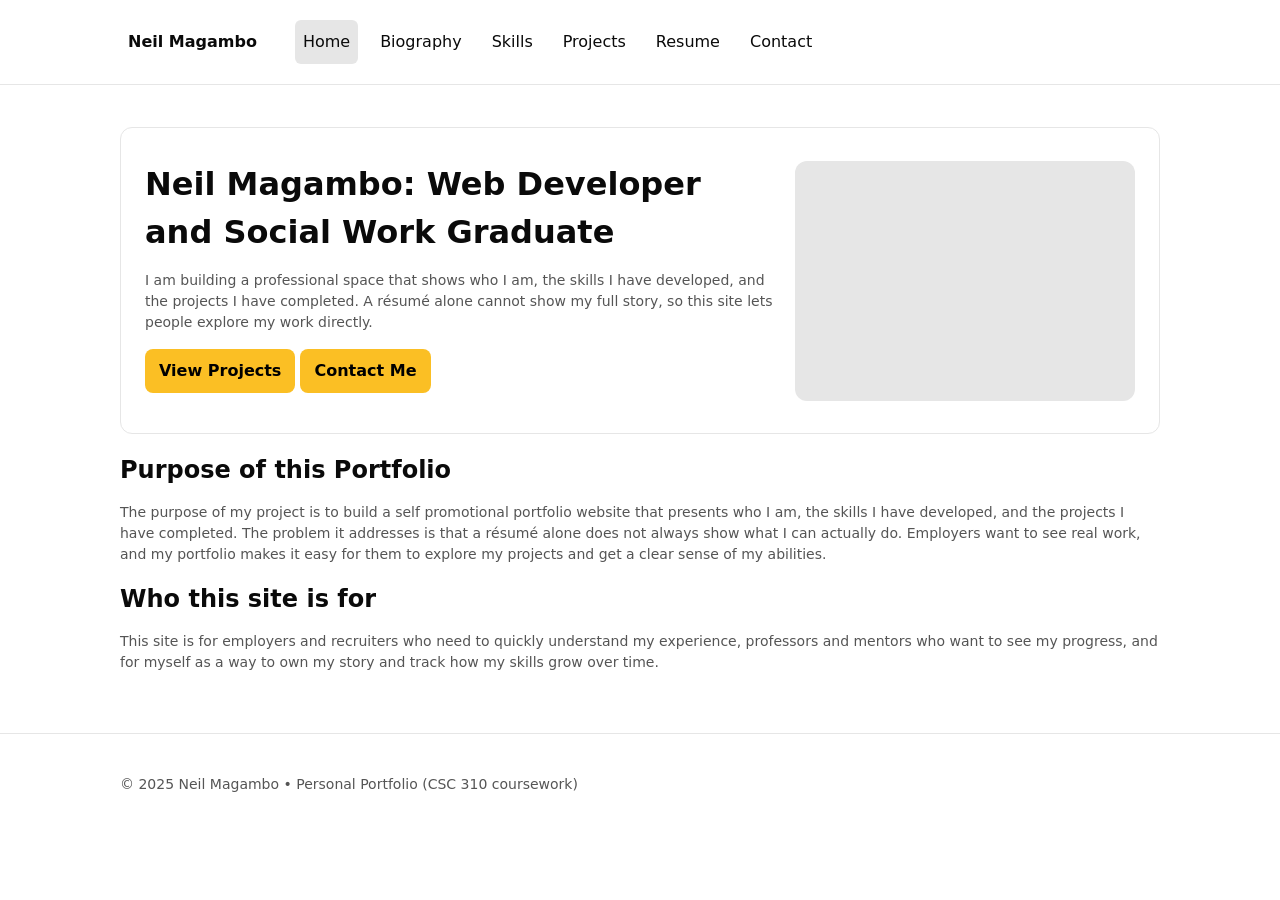
==== index.html @ e753176d "Static portfolio site (from CSC 310 coursework)" ====
<!DOCTYPE html>
<html lang="en">
<head>
  <meta charset="utf-8">
  <meta name="viewport" content="width=device-width, initial-scale=1">
  <meta http-equiv="Content-Security-Policy" content="default-src 'none'; style-src 'self'; img-src 'self'; form-action 'none'">
  <title>Home • Neil Magambo</title>
  <link rel="stylesheet" href="assets/css/style.css">
</head>
<body>
<header class="site">
  <div class="container">
    <nav>
      <a class="brand" href="index.html">Neil Magambo</a>
      <a href="index.html" class="active">Home</a>
      <a href="biography.html" class="">Biography</a>
      <a href="skills.html" class="">Skills</a>
      <a href="projects.html" class="">Projects</a>
      <a href="resume.html" class="">Resume</a>
      <a href="contact.html" class="">Contact</a>
    </nav>
  </div>
</header>
<main class="container">
<section class="hero">
  <div>
    <h1>Neil Magambo: Web Developer and Social Work Graduate</h1>
    <p class="small">
      I am building a professional space that shows who I am, the skills I have developed,
      and the projects I have completed. A résumé alone cannot show my full story,
      so this site lets people explore my work directly.
    </p>
    <p>
      <a class="button" href="projects.html">View Projects</a>
      <a class="button" href="contact.html">Contact Me</a>
    </p>
  </div>
  <div class="hero-placeholder"></div>
</section>

<section>
  <h2>Purpose of this Portfolio</h2>
  <p class="small">
    The purpose of my project is to build a self promotional portfolio website that presents who I am,
    the skills I have developed, and the projects I have completed. The problem it addresses is that
    a résumé alone does not always show what I can actually do. Employers want to see real work,
    and my portfolio makes it easy for them to explore my projects and get a clear sense of my abilities.
  </p>
</section>

<section>
  <h2>Who this site is for</h2>
  <p class="small">
    This site is for employers and recruiters who need to quickly understand my experience,
    professors and mentors who want to see my progress, and for myself as a way to own my story
    and track how my skills grow over time.
  </p>
</section>
</main>
<footer class="footer">
  <div class="container small">
    © 2025 Neil Magambo • Personal Portfolio (CSC 310 coursework)
  </div>
</footer>
</body>
</html>
---- assets/css/style.css ----
:root{
  --bg:#ffffff;
  --text:#0a0a0a;
  --muted:#e6e6e6;
  --accent:#fbbf24;
}

*{
  box-sizing:border-box;
}

html,
body{
  margin:0;
  padding:0;
  background:var(--bg);
  color:var(--text);
  font-family:system-ui,-apple-system,"Segoe UI",Roboto,Arial,sans-serif;
  line-height:1.5;
}

.container{
  max-width:1080px;
  margin:0 auto;
  padding:20px;
}

a{
  color:inherit;
  text-decoration:none;
}

a.button,
button.button{
  display:inline-block;
  background:var(--accent);
  color:#000;
  padding:10px 14px;
  border-radius:8px;
  font-weight:700;
  border:none;
  cursor:pointer;
}

a.button:hover,
button.button:hover{
  filter:brightness(0.95);
}

header.site{
  border-bottom:1px solid var(--muted);
  background:#fff;
  position:sticky;
  top:0;
  z-index:10;
}

nav{
  display:flex;
  gap:14px;
  align-items:center;
  flex-wrap:wrap;
}

nav .brand{
  font-weight:900;
  margin-right:16px;
}

nav a{
  padding:10px 8px;
  border-radius:6px;
}

nav a.active,
nav a:hover{
  background:var(--muted);
}

main.container{
  padding-top:24px;
}

.hero{
  border:1px solid var(--muted);
  border-radius:12px;
  padding:24px;
  margin:18px 0;
  display:grid;
  grid-template-columns:1.3fr 0.7fr;
  gap:18px;
  align-items:center;
}

.hero-placeholder{
  width:100%;
  height:240px;
  border-radius:12px;
  background:var(--muted);
}

h1{
  font-size:32px;
  margin:8px 0 6px;
}

h2{
  font-size:24px;
  margin:16px 0 10px;
}

h3{
  font-size:18px;
  margin:14px 0 8px;
}

.small{
  color:#555;
  font-size:14px;
}

section{
  margin:16px 0;
}

.grid{
  display:grid;
  grid-template-columns:repeat(3,1fr);
  gap:16px;
}

.card{
  border:1px solid var(--muted);
  border-radius:12px;
  background:#fff;
  padding:14px;
}

.footer{
  border-top:1px solid var(--muted);
  padding:20px;
  margin-top:24px;
  color:#333;
}

ul.clean{
  padding-left:18px;
}

.resumebox{
  border:1px dashed var(--muted);
  border-radius:12px;
  padding:16px;
  background:#fafafa;
}

form .field{
  display:flex;
  flex-direction:column;
  margin:10px 0;
}

input[type=text],
input[type=email],
textarea{
  border:1px solid var(--muted);
  border-radius:8px;
  padding:10px;
}

textarea{
  min-height:120px;
  resize:vertical;
}

.notice{
  background:#f8f7ea;
  border:1px solid #efe4b3;
  padding:12px;
  
  border-radius:10px;
  margin:12px 0;
}


@media (max-width:768px){
  .hero{
    grid-template-columns:1fr;
  }
  .grid{
    grid-template-columns:1fr;
  }
}


.headshot{
  display:block;
  width:200px;
  height:200px;
  border-radius:50%;
  margin-bottom:16px;
}
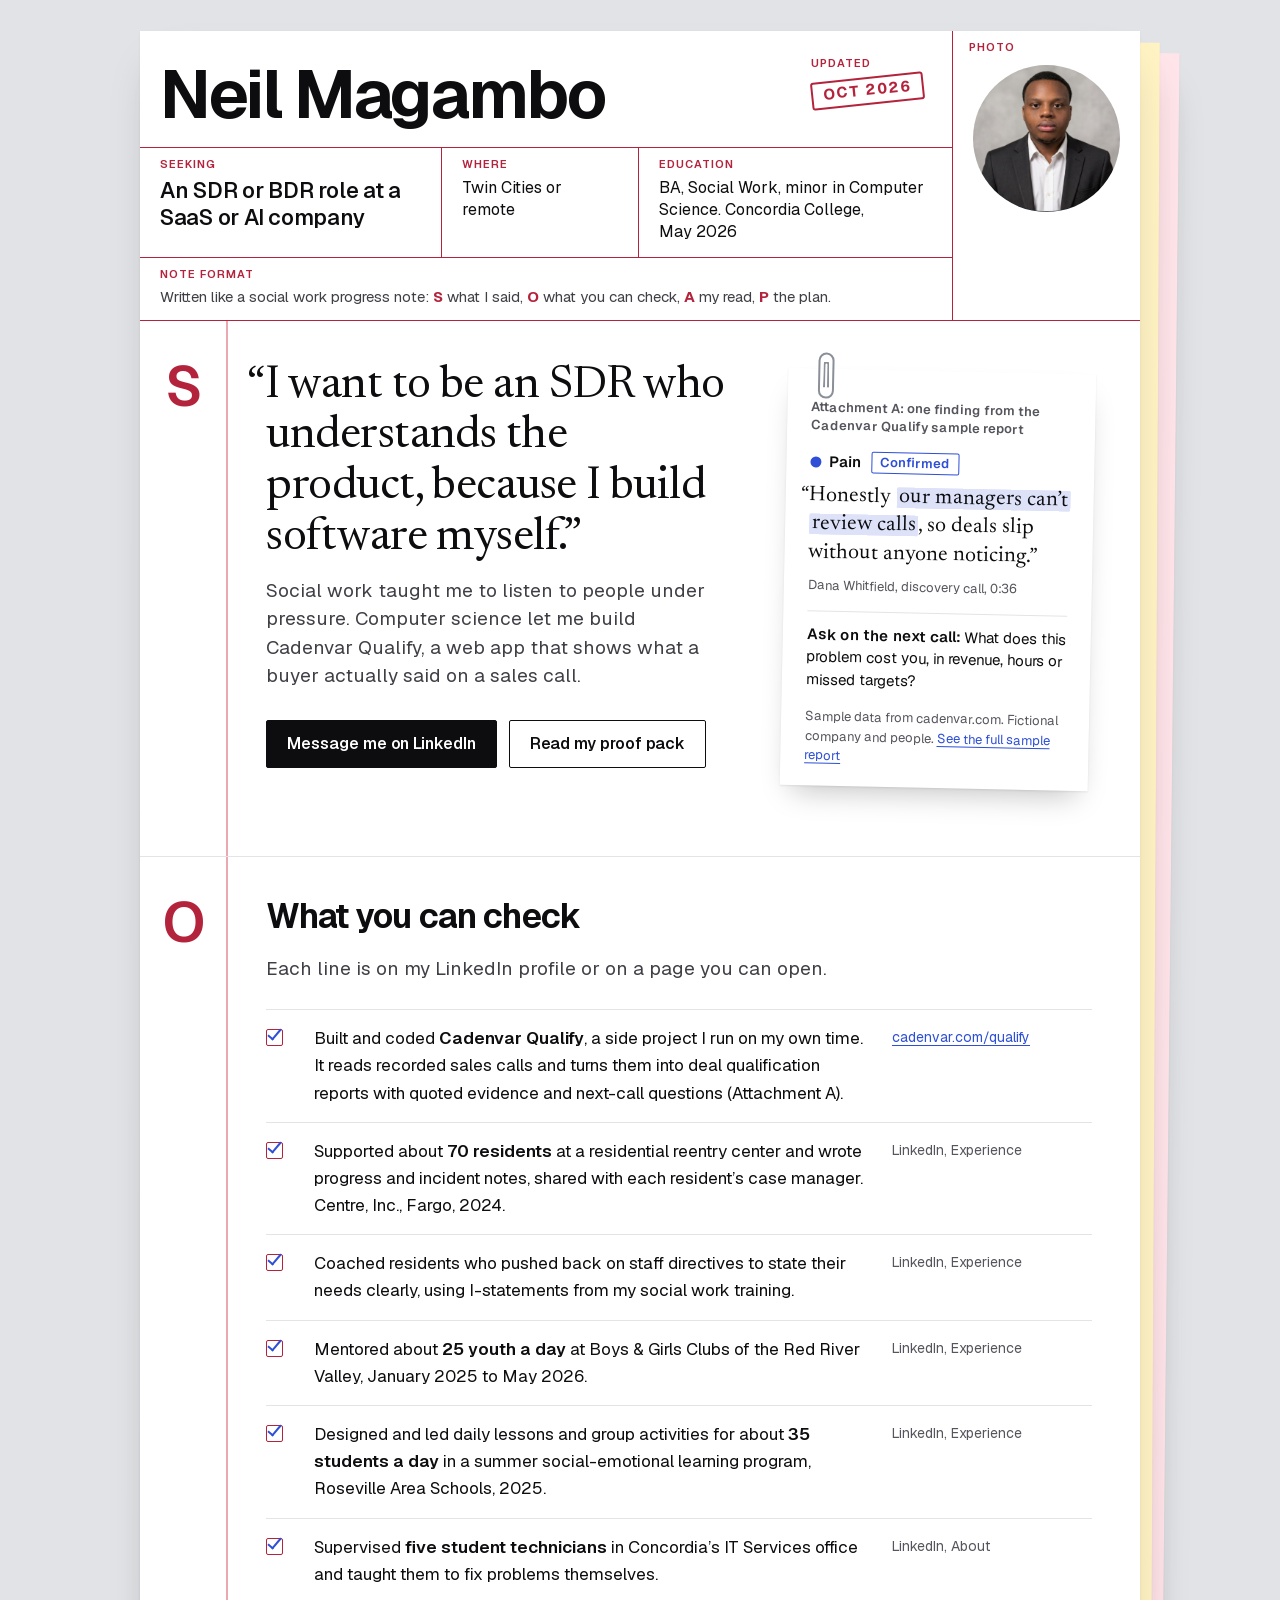
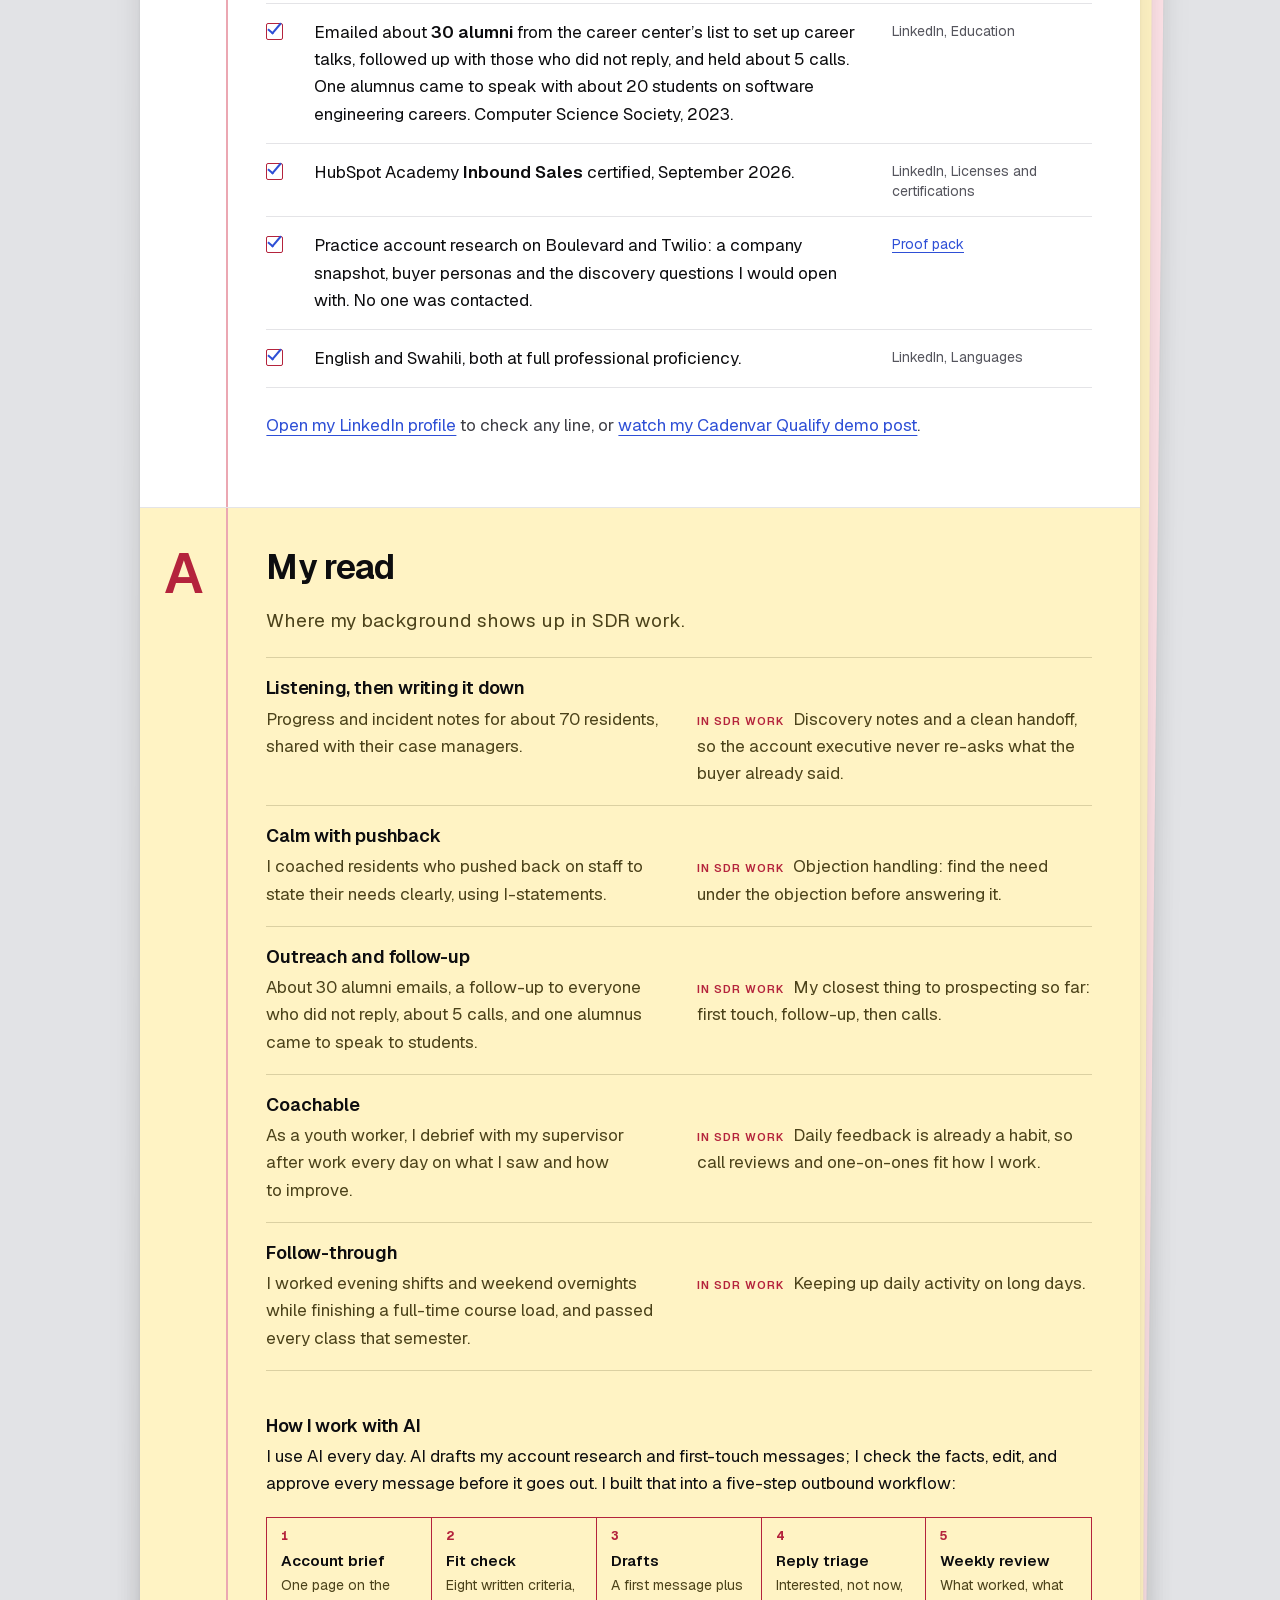
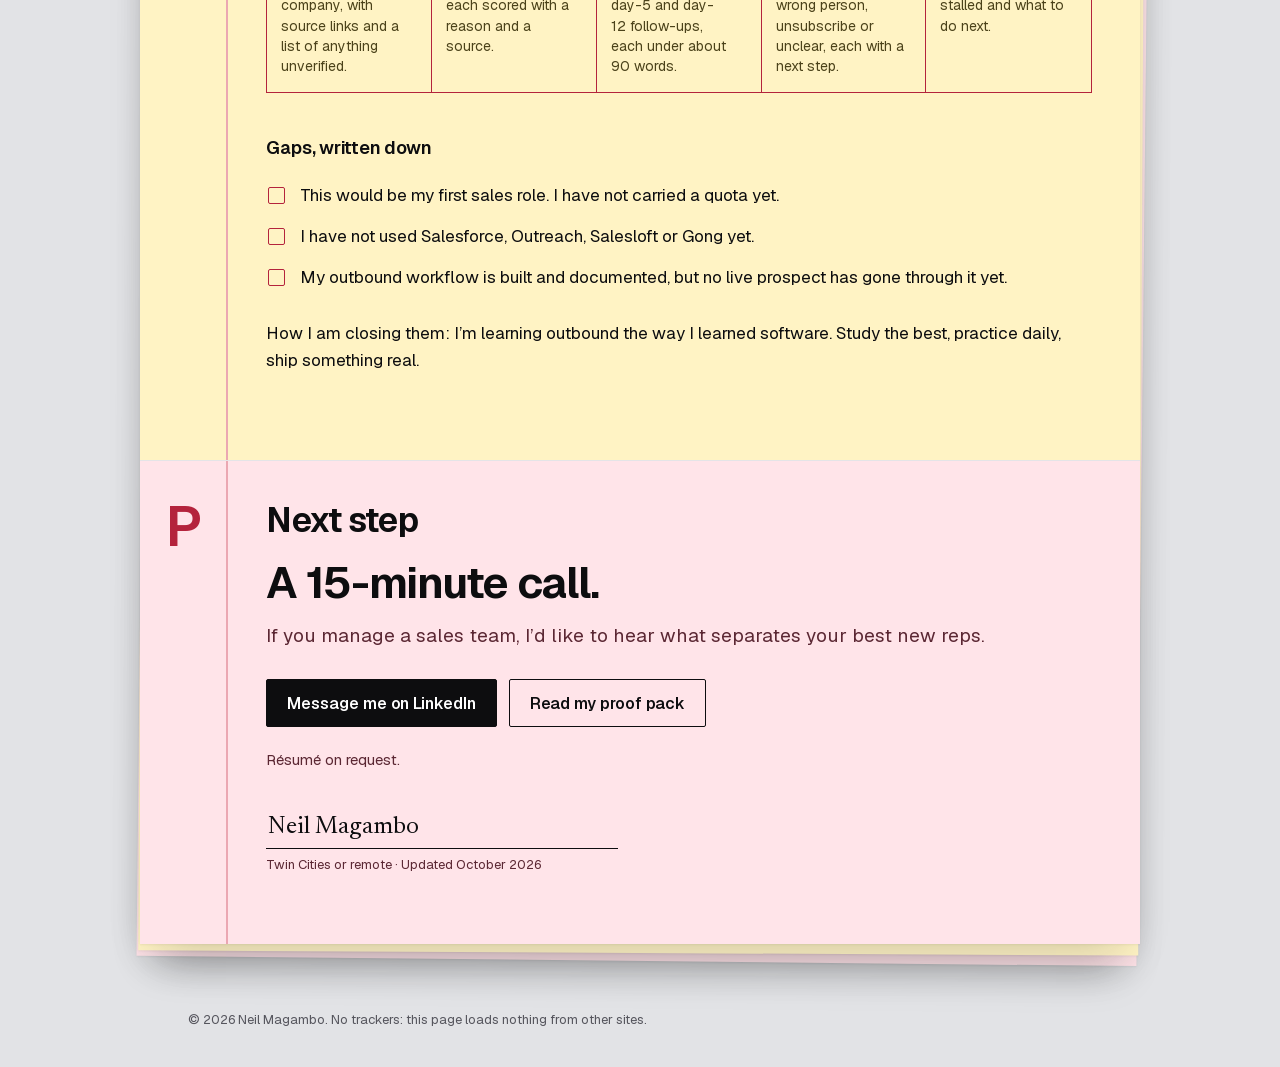
==== commit d1e11803: "Rebuild the site as one page for SDR and BDR hiring managers Replaces the CSC 310 coursework pages w" ====
--- a/index.html
+++ b/index.html
@@ -3,64 +3,218 @@
 <head>
   <meta charset="utf-8">
   <meta name="viewport" content="width=device-width, initial-scale=1">
-  <meta http-equiv="Content-Security-Policy" content="default-src 'none'; style-src 'self'; img-src 'self'; form-action 'none'">
-  <title>Home • Neil Magambo</title>
-  <link rel="stylesheet" href="assets/css/style.css">
+  <meta http-equiv="Content-Security-Policy" content="default-src 'none'; style-src 'self'; img-src 'self'; font-src 'self'; base-uri 'none'; form-action 'none'">
+  <meta name="referrer" content="strict-origin-when-cross-origin">
+  <meta name="color-scheme" content="light dark">
+  <title>Neil Magambo · SDR candidate for SaaS and AI</title>
+  <meta name="description" content="Neil Magambo is a May 2026 Concordia College graduate in social work with a computer science minor, looking for an SDR or BDR role at a SaaS or AI company. He built and coded Cadenvar Qualify, an app that reads sales calls.">
+  <link rel="canonical" href="https://neilmagambo3000.github.io/neil-magambo-portfolio/">
+  <meta property="og:type" content="website">
+  <meta property="og:title" content="Neil Magambo · SDR candidate for SaaS and AI">
+  <meta property="og:description" content="Social work trained, computer science minor, May 2026 graduate. Built and coded Cadenvar Qualify. Looking for an SDR or BDR role, Twin Cities or remote.">
+  <meta property="og:url" content="https://neilmagambo3000.github.io/neil-magambo-portfolio/">
+  <meta property="og:image" content="https://neilmagambo3000.github.io/neil-magambo-portfolio/assets/img/og-card.png">
+  <meta property="og:image:width" content="1200">
+  <meta property="og:image:height" content="630">
+  <meta property="og:image:alt" content="Neil Magambo, SDR candidate for SaaS and AI, written like a progress note">
+  <meta name="twitter:card" content="summary_large_image">
+  <link rel="icon" href="assets/img/favicon.svg" type="image/svg+xml">
+  <link rel="preload" href="assets/fonts/geist-latin-var.woff2" as="font" type="font/woff2" crossorigin>
+  <link rel="stylesheet" href="assets/css/site.css">
 </head>
 <body>
-<header class="site">
-  <div class="container">
-    <nav>
-      <a class="brand" href="index.html">Neil Magambo</a>
-      <a href="index.html" class="active">Home</a>
-      <a href="biography.html" class="">Biography</a>
-      <a href="skills.html" class="">Skills</a>
-      <a href="projects.html" class="">Projects</a>
-      <a href="resume.html" class="">Resume</a>
-      <a href="contact.html" class="">Contact</a>
-    </nav>
+<div class="desk">
+  <div class="stack">
+    <div class="copy copy--pink" aria-hidden="true"></div>
+    <div class="copy copy--canary" aria-hidden="true"></div>
+    <div class="sheet">
+      <header class="formhead">
+        <h1 class="name">Neil Magambo</h1>
+        <div class="photo">
+          <span class="photo__label" aria-hidden="true">Photo</span>
+          <img src="assets/img/headshot.jpg" width="400" height="400" alt="Neil Magambo in a dark suit and white shirt">
+        </div>
+        <dl class="fields">
+          <div class="field field--seeking">
+            <dt>Seeking</dt>
+            <dd>An SDR or BDR role at a SaaS or AI company</dd>
+          </div>
+          <div class="field field--where">
+            <dt>Where</dt>
+            <dd>Twin Cities or remote</dd>
+          </div>
+          <div class="field field--edu">
+            <dt>Education</dt>
+            <dd>BA, Social Work, minor in Computer Science. Concordia College, May 2026</dd>
+          </div>
+          <div class="field field--date">
+            <dt>Updated</dt>
+            <dd><span class="stamp"><time datetime="2026-10">Oct 2026</time></span></dd>
+          </div>
+          <div class="field field--format">
+            <dt>Note format</dt>
+            <dd>Written like a social work progress note: <span class="key">S</span> what I said, <span class="key">O</span> what you can check, <span class="key">A</span> my read, <span class="key">P</span> the plan.</dd>
+          </div>
+        </dl>
+      </header>
+
+      <main id="main">
+        <section class="part part--s" aria-labelledby="s-title">
+          <span class="mark" aria-hidden="true">S</span>
+          <div class="part__body split">
+            <div class="split__main">
+              <h2 id="s-title" class="visually-hidden">In my words</h2>
+              <blockquote class="statement">
+                <p>“I want to be an SDR who understands the product, because I build software myself.”</p>
+              </blockquote>
+              <p class="lede">Social work taught me to listen to people under pressure. Computer science let me build Cadenvar Qualify, a web app that shows what a buyer actually said on a sales call.</p>
+              <p class="actions">
+                <a class="btn btn--ink" href="https://www.linkedin.com/in/neil-magambo-02512825b/" rel="me">Message me on LinkedIn</a>
+                <a class="btn btn--line" href="https://docs.google.com/document/d/1ff_7ZTTPYiwhGlyFw92yXHDlmu60WfDuQBLe3tuAVCY/view">Read my proof pack</a>
+              </p>
+            </div>
+
+            <figure class="attach" aria-labelledby="attach-title">
+              <span class="clip" aria-hidden="true"></span>
+              <p class="attach__head" id="attach-title">Attachment A: one finding from the Cadenvar Qualify sample report</p>
+              <p class="status"><span class="status__dot" aria-hidden="true"></span>Pain <span class="status__word">Confirmed</span></p>
+              <blockquote class="evidence">
+                <p>“Honestly <mark>our managers can’t review calls</mark>, so deals slip without anyone noticing.”</p>
+              </blockquote>
+              <p class="who">Dana Whitfield, discovery call, 0:36</p>
+              <p class="ask"><strong>Ask on the next call:</strong> What does this problem cost you, in revenue, hours or missed targets?</p>
+              <figcaption>Sample data from cadenvar.com. Fictional company and people. <a href="https://cadenvar.com/qualify">See the full sample report</a></figcaption>
+            </figure>
+          </div>
+        </section>
+
+        <section class="part part--o" aria-labelledby="o-title">
+          <span class="mark" aria-hidden="true">O</span>
+          <div class="part__body">
+            <h2 id="o-title">What you can check</h2>
+            <p class="lede">Each line is on my LinkedIn profile or on a page you can open.</p>
+            <ol class="ledger">
+              <li>
+                <p class="ledger__fact">Built and coded <strong>Cadenvar Qualify</strong>, a side project I run on my own time. It reads recorded sales calls and turns them into deal qualification reports with quoted evidence and next-call questions (Attachment A).</p>
+                <p class="ledger__src"><a href="https://cadenvar.com/qualify">cadenvar.com/qualify</a></p>
+              </li>
+              <li>
+                <p class="ledger__fact">Supported about <strong>70 residents</strong> at a residential reentry center and wrote progress and incident notes, shared with each resident’s case manager. Centre, Inc., Fargo, 2024.</p>
+                <p class="ledger__src">LinkedIn, Experience</p>
+              </li>
+              <li>
+                <p class="ledger__fact">Coached residents who pushed back on staff directives to state their needs clearly, using I-statements from my social work training.</p>
+                <p class="ledger__src">LinkedIn, Experience</p>
+              </li>
+              <li>
+                <p class="ledger__fact">Mentored about <strong>25 youth a day</strong> at Boys &amp; Girls Clubs of the Red River Valley, January 2025 to May 2026.</p>
+                <p class="ledger__src">LinkedIn, Experience</p>
+              </li>
+              <li>
+                <p class="ledger__fact">Designed and led daily lessons and group activities for about <strong>35 students a day</strong> in a summer social-emotional learning program, Roseville Area Schools, 2025.</p>
+                <p class="ledger__src">LinkedIn, Experience</p>
+              </li>
+              <li>
+                <p class="ledger__fact">Supervised <strong>five student technicians</strong> in Concordia’s IT Services office and taught them to fix problems themselves.</p>
+                <p class="ledger__src">LinkedIn, About</p>
+              </li>
+              <li>
+                <p class="ledger__fact">Emailed about <strong>30 alumni</strong> from the career center’s list to set up career talks, followed up with those who did not reply, and held about 5 calls. One alumnus came to speak with about 20 students on software engineering careers. Computer Science Society, 2023.</p>
+                <p class="ledger__src">LinkedIn, Education</p>
+              </li>
+              <li>
+                <p class="ledger__fact">HubSpot Academy <strong>Inbound Sales</strong> certified, September 2026.</p>
+                <p class="ledger__src">LinkedIn, Licenses and certifications</p>
+              </li>
+              <li>
+                <p class="ledger__fact">Practice account research on Boulevard and Twilio: a company snapshot, buyer personas and the discovery questions I would open with. No one was contacted.</p>
+                <p class="ledger__src"><a href="https://docs.google.com/document/d/1ff_7ZTTPYiwhGlyFw92yXHDlmu60WfDuQBLe3tuAVCY/view">Proof pack</a></p>
+              </li>
+              <li>
+                <p class="ledger__fact">English and Swahili, both at full professional proficiency.</p>
+                <p class="ledger__src">LinkedIn, Languages</p>
+              </li>
+            </ol>
+            <p class="after"><a href="https://www.linkedin.com/in/neil-magambo-02512825b/" rel="me">Open my LinkedIn profile</a> to check any line, or <a href="https://www.linkedin.com/feed/update/urn:li:activity:7515174970814005248/">watch my Cadenvar Qualify demo post</a>.</p>
+          </div>
+        </section>
+
+        <section class="part part--a" aria-labelledby="a-title">
+          <span class="mark" aria-hidden="true">A</span>
+          <div class="part__body">
+            <h2 id="a-title">My read</h2>
+            <p class="lede">Where my background shows up in SDR work.</p>
+            <ul class="traits">
+              <li>
+                <h3>Listening, then writing it down</h3>
+                <p>Progress and incident notes for about 70 residents, shared with their case managers.</p>
+                <p class="traits__job"><span class="traits__label">In SDR work</span> Discovery notes and a clean handoff, so the account executive never re-asks what the buyer already said.</p>
+              </li>
+              <li>
+                <h3>Calm with pushback</h3>
+                <p>I coached residents who pushed back on staff to state their needs clearly, using I-statements.</p>
+                <p class="traits__job"><span class="traits__label">In SDR work</span> Objection handling: find the need under the objection before answering it.</p>
+              </li>
+              <li>
+                <h3>Outreach and follow-up</h3>
+                <p>About 30 alumni emails, a follow-up to everyone who did not reply, about 5 calls, and one alumnus came to speak to students.</p>
+                <p class="traits__job"><span class="traits__label">In SDR work</span> My closest thing to prospecting so far: first touch, follow-up, then calls.</p>
+              </li>
+              <li>
+                <h3>Coachable</h3>
+                <p>As a youth worker, I debrief with my supervisor after work every day on what I saw and how to improve.</p>
+                <p class="traits__job"><span class="traits__label">In SDR work</span> Daily feedback is already a habit, so call reviews and one-on-ones fit how I work.</p>
+              </li>
+              <li>
+                <h3>Follow-through</h3>
+                <p>I worked evening shifts and weekend overnights while finishing a full-time course load, and passed every class that semester.</p>
+                <p class="traits__job"><span class="traits__label">In SDR work</span> Keeping up daily activity on long days.</p>
+              </li>
+            </ul>
+
+            <h3 class="subhead">How I work with AI</h3>
+            <p>I use AI every day. AI drafts my account research and first-touch messages; I check the facts, edit, and approve every message before it goes out. I built that into a five-step outbound workflow:</p>
+            <ol class="steps">
+              <li><strong>Account brief</strong> One page on the company, with source links and a list of anything unverified.</li>
+              <li><strong>Fit check</strong> Eight written criteria, each scored with a reason and a source.</li>
+              <li><strong>Drafts</strong> A first message plus day-5 and day-12 follow-ups, each under about 90 words.</li>
+              <li><strong>Reply triage</strong> Interested, not now, wrong person, unsubscribe or unclear, each with a next step.</li>
+              <li><strong>Weekly review</strong> What worked, what stalled and what to do next.</li>
+            </ol>
+
+            <h3 class="subhead">Gaps, written down</h3>
+            <ul class="gaps">
+              <li>This would be my first sales role. I have not carried a quota yet.</li>
+              <li>I have not used Salesforce, Outreach, Salesloft or Gong yet.</li>
+              <li>My outbound workflow is built and documented, but no live prospect has gone through it yet.</li>
+            </ul>
+            <p>How I am closing them: I’m learning outbound the way I learned software. Study the best, practice daily, ship something real.</p>
+          </div>
+        </section>
+
+        <section class="part part--p" aria-labelledby="p-title">
+          <span class="mark" aria-hidden="true">P</span>
+          <div class="part__body">
+            <h2 id="p-title">Next step</h2>
+            <p class="plan">A 15-minute call.</p>
+            <p class="lede">If you manage a sales team, I’d like to hear what separates your best new reps.</p>
+            <p class="actions">
+              <a class="btn btn--ink" href="https://www.linkedin.com/in/neil-magambo-02512825b/" rel="me">Message me on LinkedIn</a>
+              <a class="btn btn--line" href="https://docs.google.com/document/d/1ff_7ZTTPYiwhGlyFw92yXHDlmu60WfDuQBLe3tuAVCY/view">Read my proof pack</a>
+            </p>
+            <p class="small">Résumé on request.</p>
+            <div class="signed">
+              <p class="signed__name">Neil Magambo</p>
+              <p class="signed__meta">Twin Cities or remote · Updated October 2026</p>
+            </div>
+          </div>
+        </section>
+      </main>
+    </div>
   </div>
-</header>
-<main class="container">
-<section class="hero">
-  <div>
-    <h1>Neil Magambo: Web Developer and Social Work Graduate</h1>
-    <p class="small">
-      I am building a professional space that shows who I am, the skills I have developed,
-      and the projects I have completed. A résumé alone cannot show my full story,
-      so this site lets people explore my work directly.
-    </p>
-    <p>
-      <a class="button" href="projects.html">View Projects</a>
-      <a class="button" href="contact.html">Contact Me</a>
-    </p>
-  </div>
-  <div class="hero-placeholder"></div>
-</section>
-
-<section>
-  <h2>Purpose of this Portfolio</h2>
-  <p class="small">
-    The purpose of my project is to build a self promotional portfolio website that presents who I am,
-    the skills I have developed, and the projects I have completed. The problem it addresses is that
-    a résumé alone does not always show what I can actually do. Employers want to see real work,
-    and my portfolio makes it easy for them to explore my projects and get a clear sense of my abilities.
-  </p>
-</section>
-
-<section>
-  <h2>Who this site is for</h2>
-  <p class="small">
-    This site is for employers and recruiters who need to quickly understand my experience,
-    professors and mentors who want to see my progress, and for myself as a way to own my story
-    and track how my skills grow over time.
-  </p>
-</section>
-</main>
-<footer class="footer">
-  <div class="container small">
-    © 2025 Neil Magambo • Personal Portfolio (CSC 310 coursework)
-  </div>
+</div>
+<footer class="foot">
+  <p>© 2026 Neil Magambo. No trackers: this page loads nothing from other sites.</p>
 </footer>
 </body>
 </html>
--- a/assets/css/site.css
+++ b/assets/css/site.css
@@ -0,0 +1,982 @@
+/* Neil Magambo: a progress note. Form print in red, entries in ink, pen marks in cobalt. */
+
+@font-face {
+  font-family: "Geist";
+  src: url("../fonts/geist-latin-var.woff2") format("woff2");
+  font-weight: 100 900;
+  font-style: normal;
+  font-display: swap;
+}
+
+@font-face {
+  font-family: "Newsreader Quote";
+  src: url("../fonts/newsreader-quote-400.woff2") format("woff2");
+  font-weight: 400;
+  font-style: normal;
+  font-display: swap;
+}
+
+:root {
+  color-scheme: light dark;
+  --desk: #e2e3e6;
+  --paper: #ffffff;
+  --card: #ffffff;
+  --ink: #0d0d0f;
+  --ink-2: #3f3f46;
+  --muted: #55555d;
+  --hair: #e4e4e7;
+  --print: #b4233c;
+  --print-soft: #eba7b2;
+  --pen: #2e4fd6;
+  --pen-wash: rgba(46, 79, 214, 0.16);
+  --canary: #fff3c4;
+  --canary-ink-2: #4b421a;
+  --canary-hair: rgba(75, 66, 26, 0.2);
+  --pink: #ffe4e9;
+  --pink-ink-2: #5b2733;
+  --perf: #8e8e97;
+  --clip: #8a8f98;
+  --shadow: 0 1px 2px rgba(13, 13, 15, 0.06), 0 22px 44px -18px rgba(13, 13, 15, 0.22);
+  --shadow-card: 0 1px 2px rgba(13, 13, 15, 0.08), 0 16px 30px -12px rgba(13, 13, 15, 0.26);
+  --m: 88px;
+  --pad: clamp(16px, 4.2vw, 48px);
+  --sans: "Geist", ui-sans-serif, system-ui, -apple-system, "Segoe UI", Roboto, Arial, sans-serif;
+  --serif: "Newsreader Quote", "Iowan Old Style", Charter, Georgia, serif;
+}
+
+@media (prefers-color-scheme: dark) {
+  :root {
+    --desk: #0b0b0c;
+    --paper: #18181b;
+    --card: #222226;
+    --ink: #efece7;
+    --ink-2: #cbc6be;
+    --muted: #aaa49d;
+    --hair: #302f2d;
+    --print: #ff8a9a;
+    --print-soft: #6e2f3a;
+    --pen: #a3b3ff;
+    --pen-wash: rgba(143, 163, 255, 0.24);
+    --canary: #262210;
+    --canary-ink-2: #e2d8a4;
+    --canary-hair: rgba(226, 216, 164, 0.18);
+    --pink: #2a171c;
+    --pink-ink-2: #f0cad2;
+    --perf: #66666e;
+    --clip: #8f949c;
+    --shadow: 0 1px 2px rgba(0, 0, 0, 0.5), 0 22px 44px -18px rgba(0, 0, 0, 0.7);
+    --shadow-card: 0 1px 2px rgba(0, 0, 0, 0.5), 0 16px 30px -12px rgba(0, 0, 0, 0.75);
+  }
+}
+
+*,
+*::before,
+*::after {
+  box-sizing: border-box;
+}
+
+html {
+  -webkit-text-size-adjust: 100%;
+  text-size-adjust: 100%;
+  scrollbar-color: var(--perf) var(--desk);
+}
+
+body {
+  margin: 0;
+  background: var(--desk);
+  color: var(--ink);
+  font: 400 1.0625rem/1.6 var(--sans);
+  -webkit-font-smoothing: antialiased;
+  -moz-osx-font-smoothing: grayscale;
+}
+
+::selection {
+  background: var(--pen-wash);
+  color: var(--ink);
+}
+
+a {
+  color: var(--pen);
+  text-decoration-line: underline;
+  text-decoration-thickness: 1px;
+  text-underline-offset: 0.22em;
+  transition: text-decoration-thickness 0.15s ease-out;
+}
+
+a:hover {
+  text-decoration-thickness: 2.5px;
+}
+
+:focus-visible {
+  outline: 2px solid var(--pen);
+  outline-offset: 3px;
+  border-radius: 2px;
+}
+
+img {
+  display: block;
+  max-width: 100%;
+  height: auto;
+}
+
+p {
+  margin: 0 0 1em;
+}
+
+h1,
+h2,
+h3 {
+  text-wrap: balance;
+}
+
+p,
+li,
+dd {
+  text-wrap: pretty;
+}
+
+strong {
+  font-weight: 600;
+}
+
+.visually-hidden {
+  position: absolute;
+  width: 1px;
+  height: 1px;
+  margin: -1px;
+  padding: 0;
+  overflow: hidden;
+  clip: rect(0 0 0 0);
+  white-space: nowrap;
+  border: 0;
+}
+
+/* Desk, sheet and the two carbon copies under it */
+
+.desk {
+  padding: clamp(8px, 2.4vw, 32px) clamp(8px, 3vw, 40px) clamp(16px, 4vw, 48px);
+}
+
+.stack {
+  position: relative;
+  max-width: 1000px;
+  margin: 0 auto;
+}
+
+.sheet {
+  position: relative;
+  background: var(--paper);
+  box-shadow: var(--shadow);
+}
+
+.copy {
+  display: none;
+}
+
+@media (min-width: 1040px) {
+  .copy {
+    display: block;
+    position: absolute;
+    inset: 0;
+    box-shadow: var(--shadow);
+  }
+
+  .copy--pink {
+    background: var(--pink);
+    transform: translate(18px, 17px) rotate(0.6deg);
+  }
+
+  .copy--canary {
+    background: var(--canary);
+    transform: translate(9px, 9px) rotate(0.3deg);
+  }
+}
+
+/* Form header */
+
+.formhead {
+  position: relative;
+  display: grid;
+  grid-template-columns: minmax(0, 1fr) 188px;
+  grid-template-areas:
+    "name photo"
+    "fields photo";
+  border-bottom: 1.5px solid var(--print);
+}
+
+.name {
+  grid-area: name;
+  margin: 0;
+  padding: clamp(20px, 3vw, 30px) 20px clamp(14px, 2vw, 20px);
+  font: 650 clamp(2.125rem, 6vw, 4.25rem)/0.98 var(--sans);
+  letter-spacing: -0.035em;
+}
+
+.photo {
+  grid-area: photo;
+  position: relative;
+  border-left: 1px solid var(--print);
+  padding: 34px 20px 20px;
+}
+
+.photo__label {
+  position: absolute;
+  top: 10px;
+  left: 16px;
+  font: 600 0.6875rem/1.2 var(--sans);
+  letter-spacing: 0.09em;
+  text-transform: uppercase;
+  color: var(--print);
+}
+
+.photo img {
+  width: 100%;
+  max-width: 148px;
+  margin: 0 auto;
+  aspect-ratio: 1;
+  border-radius: 50%;
+  object-fit: cover;
+}
+
+.fields {
+  grid-area: fields;
+  display: grid;
+  grid-template-columns: minmax(0, 1.3fr) minmax(0, 0.85fr) minmax(0, 1.35fr);
+  grid-template-areas:
+    "seeking where edu"
+    "format format format";
+  margin: 0;
+  border-top: 1px solid var(--print);
+}
+
+.field {
+  min-width: 0;
+  padding: 10px 20px 13px;
+  border-right: 1px solid var(--print);
+  border-bottom: 1px solid var(--print);
+}
+
+.field--edu,
+.field--format {
+  border-right: 0;
+}
+
+/* The date is a stamp on the name row, not a box of its own (phones put it back in the grid). */
+.field--date {
+  position: absolute;
+  top: clamp(18px, 2.6vw, 26px);
+  right: calc(188px + clamp(16px, 2.4vw, 28px));
+  padding: 0;
+  border: 0;
+}
+
+.field--format {
+  border-bottom: 0;
+}
+
+.field--seeking { grid-area: seeking; }
+.field--where { grid-area: where; }
+.field--edu { grid-area: edu; }
+.field--format { grid-area: format; }
+
+.field dt {
+  margin: 0 0 5px;
+  font: 600 0.6875rem/1.2 var(--sans);
+  letter-spacing: 0.09em;
+  text-transform: uppercase;
+  color: var(--print);
+}
+
+.field dd {
+  margin: 0;
+  font-size: 1rem;
+  line-height: 1.4;
+}
+
+.field--seeking dd {
+  font-size: clamp(1.125rem, 2vw, 1.375rem);
+  font-weight: 550;
+  letter-spacing: -0.012em;
+  line-height: 1.25;
+}
+
+.field--format dd {
+  font-size: 0.9375rem;
+  color: var(--ink-2);
+}
+
+.key {
+  font-weight: 700;
+  color: var(--print);
+}
+
+.stamp {
+  display: inline-block;
+  margin-top: 2px;
+  padding: 3px 10px 4px;
+  border: 2px solid var(--print);
+  border-radius: 3px;
+  color: var(--print);
+  font: 700 0.9375rem/1.1 var(--sans);
+  letter-spacing: 0.1em;
+  text-transform: uppercase;
+  font-variant-numeric: tabular-nums;
+  transform: rotate(-6deg);
+}
+
+@media (prefers-reduced-motion: no-preference) {
+  .stamp {
+    animation: stamp 0.55s cubic-bezier(0.16, 1, 0.3, 1) 0.15s backwards;
+  }
+}
+
+@keyframes stamp {
+  from {
+    opacity: 0;
+    transform: rotate(-16deg) scale(1.7);
+    filter: blur(1.5px);
+  }
+  to {
+    opacity: 1;
+    transform: rotate(-6deg) scale(1);
+    filter: blur(0);
+  }
+}
+
+/* The ruled note: margin letters and the red margin line */
+
+.part {
+  display: grid;
+  grid-template-columns: var(--m) minmax(0, 1fr);
+}
+
+.part + .part {
+  border-top: 1px solid var(--hair);
+}
+
+.mark {
+  /* The margin column; its right edge is the red margin rule of ruled paper. */
+  border-right: 2px solid var(--print-soft);
+  padding-top: clamp(26px, 3.4vw, 38px);
+  font: 600 clamp(2.25rem, 4.6vw, 3.5rem)/1 var(--sans);
+  letter-spacing: -0.02em;
+  text-align: center;
+  color: var(--print);
+}
+
+.part__body {
+  min-width: 0;
+  padding: clamp(28px, 3.4vw, 40px) var(--pad) clamp(36px, 5.5vw, 68px) clamp(20px, 3vw, 40px);
+}
+
+h2 {
+  margin: 0 0 0.6em;
+  font: 650 clamp(1.5rem, 2.8vw, 2.125rem)/1.12 var(--sans);
+  letter-spacing: -0.025em;
+}
+
+h3 {
+  margin: 0 0 0.3em;
+  font: 600 1.125rem/1.3 var(--sans);
+  letter-spacing: -0.012em;
+}
+
+.subhead {
+  margin-top: 2.4em;
+}
+
+.lede {
+  max-width: 56ch;
+  font-size: 1.1875rem;
+  line-height: 1.5;
+  color: var(--ink-2);
+}
+
+/* S: statement and Attachment A */
+
+.split {
+  display: grid;
+  grid-template-columns: minmax(0, 1.5fr) minmax(0, 1fr);
+  gap: clamp(28px, 4.5vw, 56px);
+  align-items: start;
+}
+
+.statement {
+  margin: 0 0 0.8em;
+}
+
+.statement p {
+  max-width: 20ch;
+  margin: 0;
+  font: 400 clamp(1.625rem, 3.7vw, 2.875rem)/1.1 var(--serif);
+  letter-spacing: -0.012em;
+  text-indent: -0.42em;
+}
+
+.actions {
+  display: flex;
+  flex-wrap: wrap;
+  gap: 12px;
+  margin: 1.7em 0 0;
+}
+
+.btn {
+  display: inline-flex;
+  align-items: center;
+  justify-content: center;
+  min-height: 48px;
+  padding: 0 20px;
+  border: 1.5px solid var(--ink);
+  border-radius: 2px;
+  font: 560 1rem/1.2 var(--sans);
+  letter-spacing: -0.005em;
+  text-decoration: none;
+  transition: background-color 0.18s ease-out, border-color 0.18s ease-out, color 0.18s ease-out;
+}
+
+.btn--ink {
+  background: var(--ink);
+  color: var(--paper);
+}
+
+.btn--ink:hover {
+  background: var(--pen);
+  border-color: var(--pen);
+  color: var(--paper);
+}
+
+.btn--line {
+  background: transparent;
+  color: var(--ink);
+}
+
+.btn--line:hover {
+  background: var(--pen-wash);
+}
+
+.btn:active {
+  transform: translateY(1px);
+}
+
+.attach {
+  position: relative;
+  margin: 10px 0 0;
+  padding: 30px 24px 20px;
+  background: var(--card);
+  box-shadow: var(--shadow-card);
+  transform: rotate(1.2deg);
+}
+
+.clip {
+  position: absolute;
+  top: -16px;
+  left: 30px;
+  width: 16px;
+  height: 46px;
+  border: 2.5px solid var(--clip);
+  border-radius: 8px;
+}
+
+.clip::after {
+  content: "";
+  position: absolute;
+  top: 7px;
+  left: 2.5px;
+  width: 6px;
+  height: 26px;
+  border: 2.5px solid var(--clip);
+  border-bottom: 0;
+  border-radius: 4px 4px 0 0;
+}
+
+.attach__head {
+  margin: 0 0 16px;
+  font: 600 0.8125rem/1.4 var(--sans);
+  color: var(--muted);
+}
+
+.status {
+  display: flex;
+  align-items: center;
+  gap: 8px;
+  margin: 0 0 10px;
+  font: 600 0.9375rem/1.2 var(--sans);
+}
+
+.status__dot {
+  width: 11px;
+  height: 11px;
+  border-radius: 50%;
+  background: var(--pen);
+}
+
+.status__word {
+  margin-left: 2px;
+  padding: 2px 8px;
+  border: 1.5px solid var(--pen);
+  border-radius: 2px;
+  font-size: 0.8125rem;
+  font-weight: 600;
+  color: var(--pen);
+}
+
+.evidence {
+  margin: 0 0 8px;
+}
+
+.evidence p {
+  margin: 0;
+  font: 400 1.3125rem/1.35 var(--serif);
+  text-indent: -0.4em;
+}
+
+mark {
+  padding: 0 0.12em;
+  border-radius: 2px;
+  background: var(--pen-wash);
+  color: inherit;
+  -webkit-box-decoration-break: clone;
+  box-decoration-break: clone;
+}
+
+.who {
+  margin: 0 0 14px;
+  font-size: 0.8125rem;
+  color: var(--muted);
+  font-variant-numeric: tabular-nums;
+}
+
+.ask {
+  margin: 0 0 16px;
+  padding-top: 12px;
+  border-top: 1px solid var(--hair);
+  font-size: 0.9375rem;
+  line-height: 1.5;
+}
+
+.attach figcaption {
+  font-size: 0.8125rem;
+  line-height: 1.5;
+  color: var(--muted);
+}
+
+/* O: ledger of checkable lines */
+
+.ledger {
+  list-style: none;
+  margin: 1.5em 0 1.4em;
+  padding: 0;
+}
+
+.ledger li {
+  position: relative;
+  display: grid;
+  grid-template-columns: 30px minmax(0, 1fr) 12.5rem;
+  gap: 4px 18px;
+  padding: 15px 0;
+  border-top: 1px solid var(--hair);
+}
+
+.ledger li:last-child {
+  border-bottom: 1px solid var(--hair);
+}
+
+.ledger li::before {
+  content: "";
+  grid-column: 1;
+  grid-row: 1;
+  width: 17px;
+  height: 17px;
+  margin-top: 4px;
+  border: 1.5px solid var(--print);
+  border-radius: 2px;
+}
+
+.ledger li::after {
+  content: "";
+  position: absolute;
+  top: 16px;
+  left: 5px;
+  width: 7px;
+  height: 14px;
+  border: solid var(--pen);
+  border-width: 0 2.5px 2.5px 0;
+  transform: rotate(40deg);
+}
+
+.ledger__fact {
+  grid-column: 2;
+  grid-row: 1;
+  margin: 0;
+}
+
+.ledger__src {
+  grid-column: 3;
+  grid-row: 1;
+  margin: 0;
+  padding-top: 2px;
+  font-size: 0.875rem;
+  line-height: 1.45;
+  color: var(--muted);
+}
+
+.after {
+  margin: 0;
+  color: var(--ink-2);
+}
+
+/* A: the canary copy */
+
+.part--a {
+  background-color: var(--canary);
+  border-top: 2px dashed var(--perf);
+}
+
+.part--a .lede,
+.part--a .traits li > p,
+.part--a .steps li {
+  color: var(--canary-ink-2);
+}
+
+.traits {
+  list-style: none;
+  margin: 1.3em 0 0;
+  padding: 0;
+}
+
+.traits li {
+  display: grid;
+  grid-template-columns: minmax(0, 1fr) minmax(0, 1fr);
+  gap: 6px 36px;
+  padding: 18px 0;
+  border-top: 1px solid var(--canary-hair);
+}
+
+.traits li:last-child {
+  border-bottom: 1px solid var(--canary-hair);
+}
+
+.traits h3 {
+  grid-column: 1 / -1;
+  margin: 0;
+}
+
+.traits li > p {
+  margin: 0;
+}
+
+.traits__label {
+  margin-right: 0.45em;
+  font: 600 0.6875rem/1.2 var(--sans);
+  letter-spacing: 0.09em;
+  text-transform: uppercase;
+  color: var(--print);
+}
+
+.steps {
+  list-style: none;
+  counter-reset: step;
+  display: grid;
+  grid-template-columns: repeat(5, minmax(0, 1fr));
+  margin: 1.2em 0 0;
+  padding: 0;
+  border: 1px solid var(--print);
+}
+
+.steps li {
+  counter-increment: step;
+  padding: 12px 14px 15px;
+  border-right: 1px solid var(--print);
+  font-size: 0.875rem;
+  line-height: 1.45;
+}
+
+.steps li:last-child {
+  border-right: 0;
+}
+
+.steps li::before {
+  content: counter(step);
+  display: block;
+  margin-bottom: 8px;
+  font: 700 0.75rem/1 var(--sans);
+  color: var(--print);
+  font-variant-numeric: tabular-nums;
+}
+
+.steps strong {
+  display: block;
+  margin-bottom: 3px;
+  font-size: 0.9375rem;
+  color: var(--ink);
+}
+
+.gaps {
+  list-style: none;
+  margin: 0.9em 0 1.3em;
+  padding: 0;
+}
+
+.gaps li {
+  position: relative;
+  padding: 7px 0 7px 34px;
+}
+
+.gaps li::before {
+  content: "";
+  position: absolute;
+  top: 12px;
+  left: 2px;
+  width: 17px;
+  height: 17px;
+  border: 1.5px solid var(--print);
+  border-radius: 2px;
+}
+
+/* P: the pink copy */
+
+.part--p {
+  background-color: var(--pink);
+  border-top: 2px dashed var(--perf);
+}
+
+.part--p .lede,
+.part--p .small,
+.part--p .signed__meta {
+  color: var(--pink-ink-2);
+}
+
+.plan {
+  margin: 0 0 0.35em;
+  font: 650 clamp(1.875rem, 3.8vw, 2.75rem)/1.08 var(--sans);
+  letter-spacing: -0.03em;
+}
+
+.small {
+  margin: 1.4em 0 0;
+  font-size: 0.9375rem;
+}
+
+.signed {
+  max-width: 22rem;
+  margin-top: 2.4em;
+}
+
+.signed__name {
+  margin: 0;
+  padding: 0 0 6px 2px;
+  border-bottom: 1.5px solid var(--ink);
+  font: 400 1.5rem/1.2 var(--serif);
+}
+
+.signed__meta {
+  margin: 6px 0 0;
+  font-size: 0.8125rem;
+}
+
+/* Footer on the desk */
+
+.foot {
+  max-width: 1000px;
+  margin: 0 auto;
+  padding: 18px var(--pad) 36px;
+  font-size: 0.8125rem;
+  color: var(--muted);
+}
+
+.foot p {
+  margin: 0;
+}
+
+/* Narrower screens */
+
+@media (max-width: 900px) {
+  .split {
+    grid-template-columns: minmax(0, 1fr);
+  }
+
+  .attach {
+    max-width: 30rem;
+    margin-top: 18px;
+  }
+
+  .steps {
+    grid-template-columns: minmax(0, 1fr);
+  }
+
+  .steps li {
+    border-right: 0;
+    border-bottom: 1px solid var(--print);
+  }
+
+  .steps li:last-child {
+    border-bottom: 0;
+  }
+}
+
+@media (max-width: 680px) {
+  :root {
+    --m: 44px;
+  }
+
+  .formhead {
+    grid-template-columns: minmax(0, 1fr) 96px;
+    grid-template-areas:
+      "name photo"
+      "fields fields";
+  }
+
+  .name {
+    align-self: end;
+    padding: 18px 14px 14px 16px;
+  }
+
+  .photo {
+    padding: 26px 10px 10px;
+  }
+
+  .photo__label {
+    top: 8px;
+    left: 10px;
+  }
+
+  .photo img {
+    max-width: 74px;
+  }
+
+  .fields {
+    grid-template-columns: minmax(0, 1fr) minmax(0, 1fr);
+    grid-template-areas:
+      "seeking seeking"
+      "where date"
+      "edu edu"
+      "format format";
+  }
+
+  .field {
+    padding: 9px 16px 11px;
+  }
+
+  .field--where {
+    border-right: 1px solid var(--print);
+  }
+
+  .field--date {
+    grid-area: date;
+    position: static;
+    padding: 9px 16px 11px;
+    border-bottom: 1px solid var(--print);
+  }
+
+  .field--edu {
+    border-right: 0;
+  }
+
+  .field--format dd {
+    font-size: 0.875rem;
+  }
+
+  .mark {
+    padding-top: 26px;
+    font-size: 1.875rem;
+  }
+
+  .part__body {
+    padding: 26px 16px 34px 14px;
+  }
+
+  .lede {
+    font-size: 1.0625rem;
+  }
+
+  /* On phones the buttons come straight after the statement, so the first screen holds the action. */
+  .split__main {
+    display: flex;
+    flex-direction: column;
+  }
+
+  .split__main .actions {
+    order: 3;
+    margin: 0 0 1.4em;
+  }
+
+  .split__main .lede {
+    order: 4;
+    margin: 0;
+  }
+
+  .ledger li {
+    grid-template-columns: 30px minmax(0, 1fr);
+  }
+
+  .ledger__src {
+    grid-column: 2;
+    grid-row: 2;
+    padding-top: 0;
+  }
+
+  .traits li {
+    grid-template-columns: minmax(0, 1fr);
+  }
+
+  .btn {
+    flex: 1 1 100%;
+  }
+
+  .attach {
+    transform: rotate(0.8deg);
+    padding: 28px 18px 18px;
+  }
+}
+
+@media (forced-colors: active) {
+  .ledger li::after {
+    border-color: CanvasText;
+  }
+
+  .stamp,
+  .btn {
+    border-color: CanvasText;
+  }
+}
+
+@media print {
+  body {
+    background: #fff;
+    color: #000;
+  }
+
+  .desk {
+    padding: 0;
+  }
+
+  .sheet {
+    box-shadow: none;
+  }
+
+  .part--a,
+  .part--p {
+    background-color: transparent;
+  }
+
+  .attach {
+    transform: none;
+    box-shadow: none;
+    border: 1px solid #999;
+  }
+
+  .btn {
+    min-height: 0;
+    padding: 0;
+    border: 0;
+    background: none;
+    color: #000;
+    text-decoration: underline;
+  }
+
+  a[href^="http"]::after {
+    content: " (" attr(href) ")";
+    font-size: 0.8em;
+    word-break: break-all;
+  }
+}
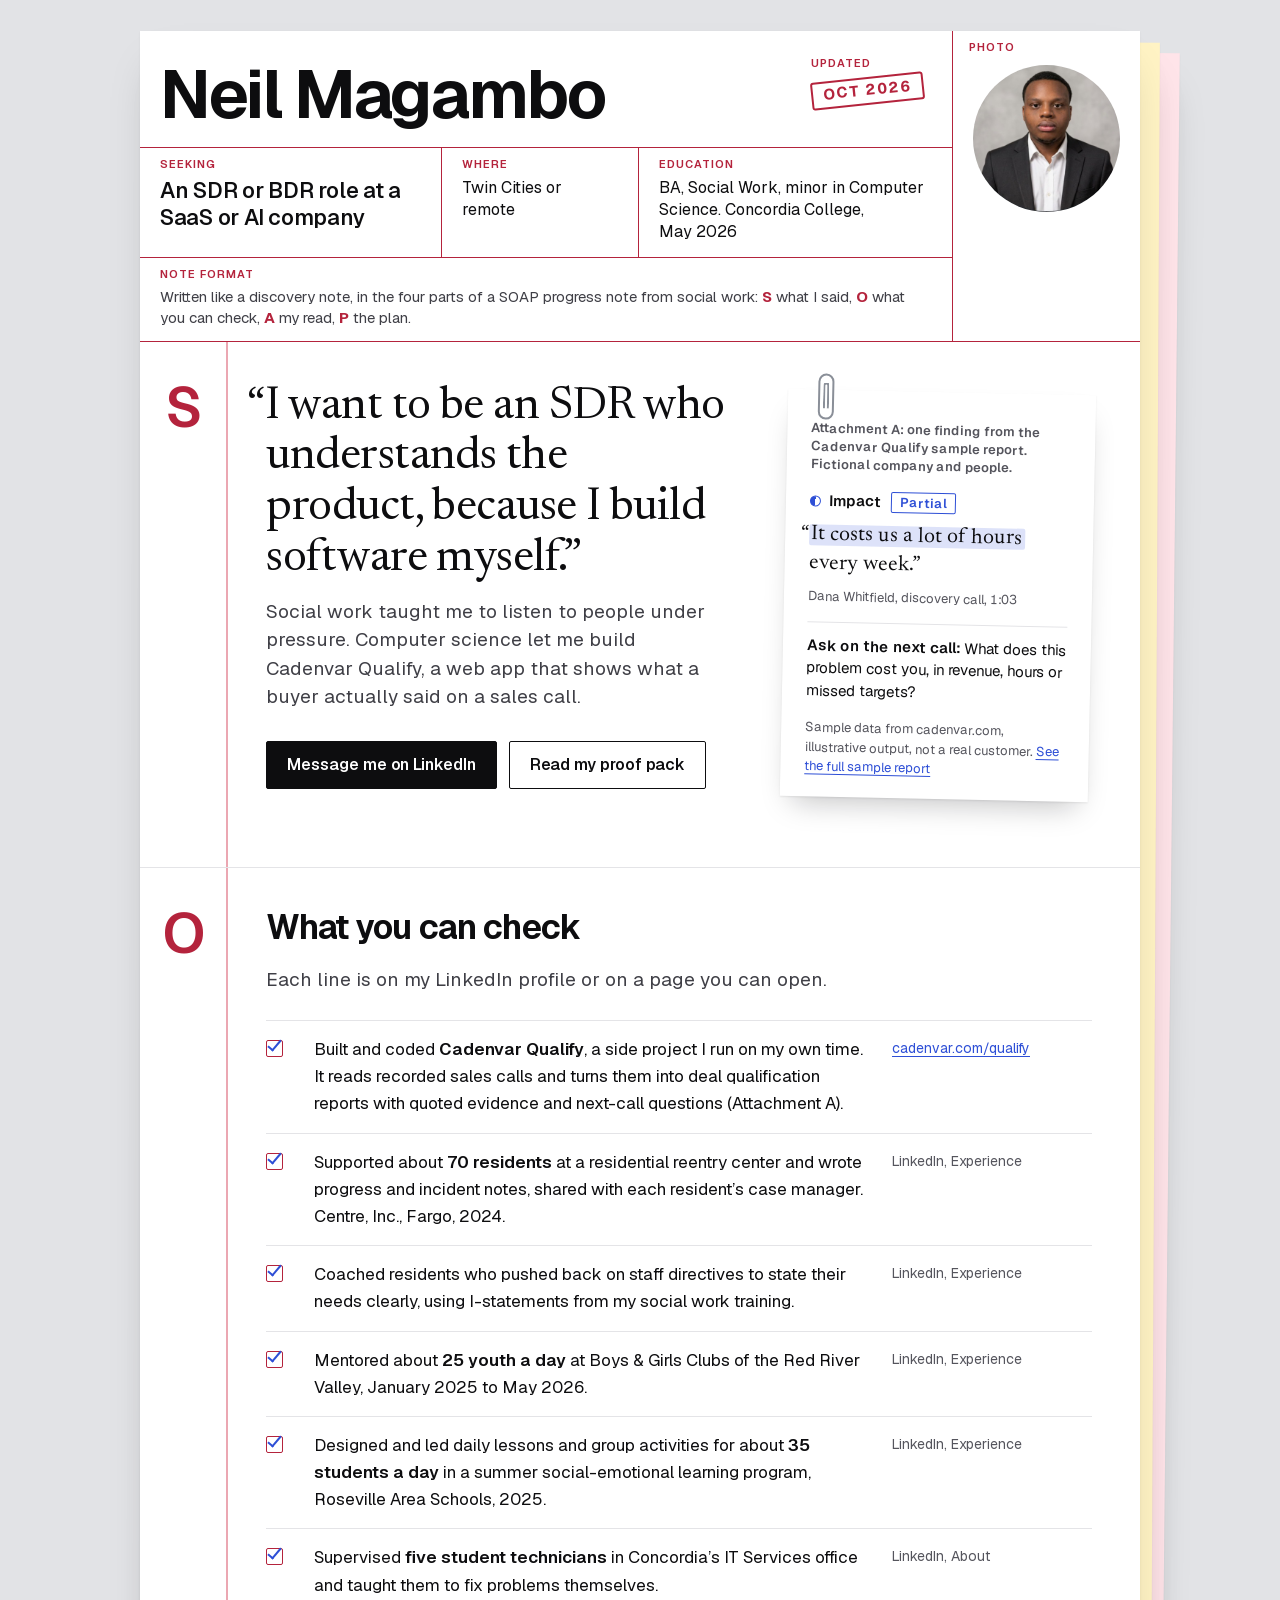
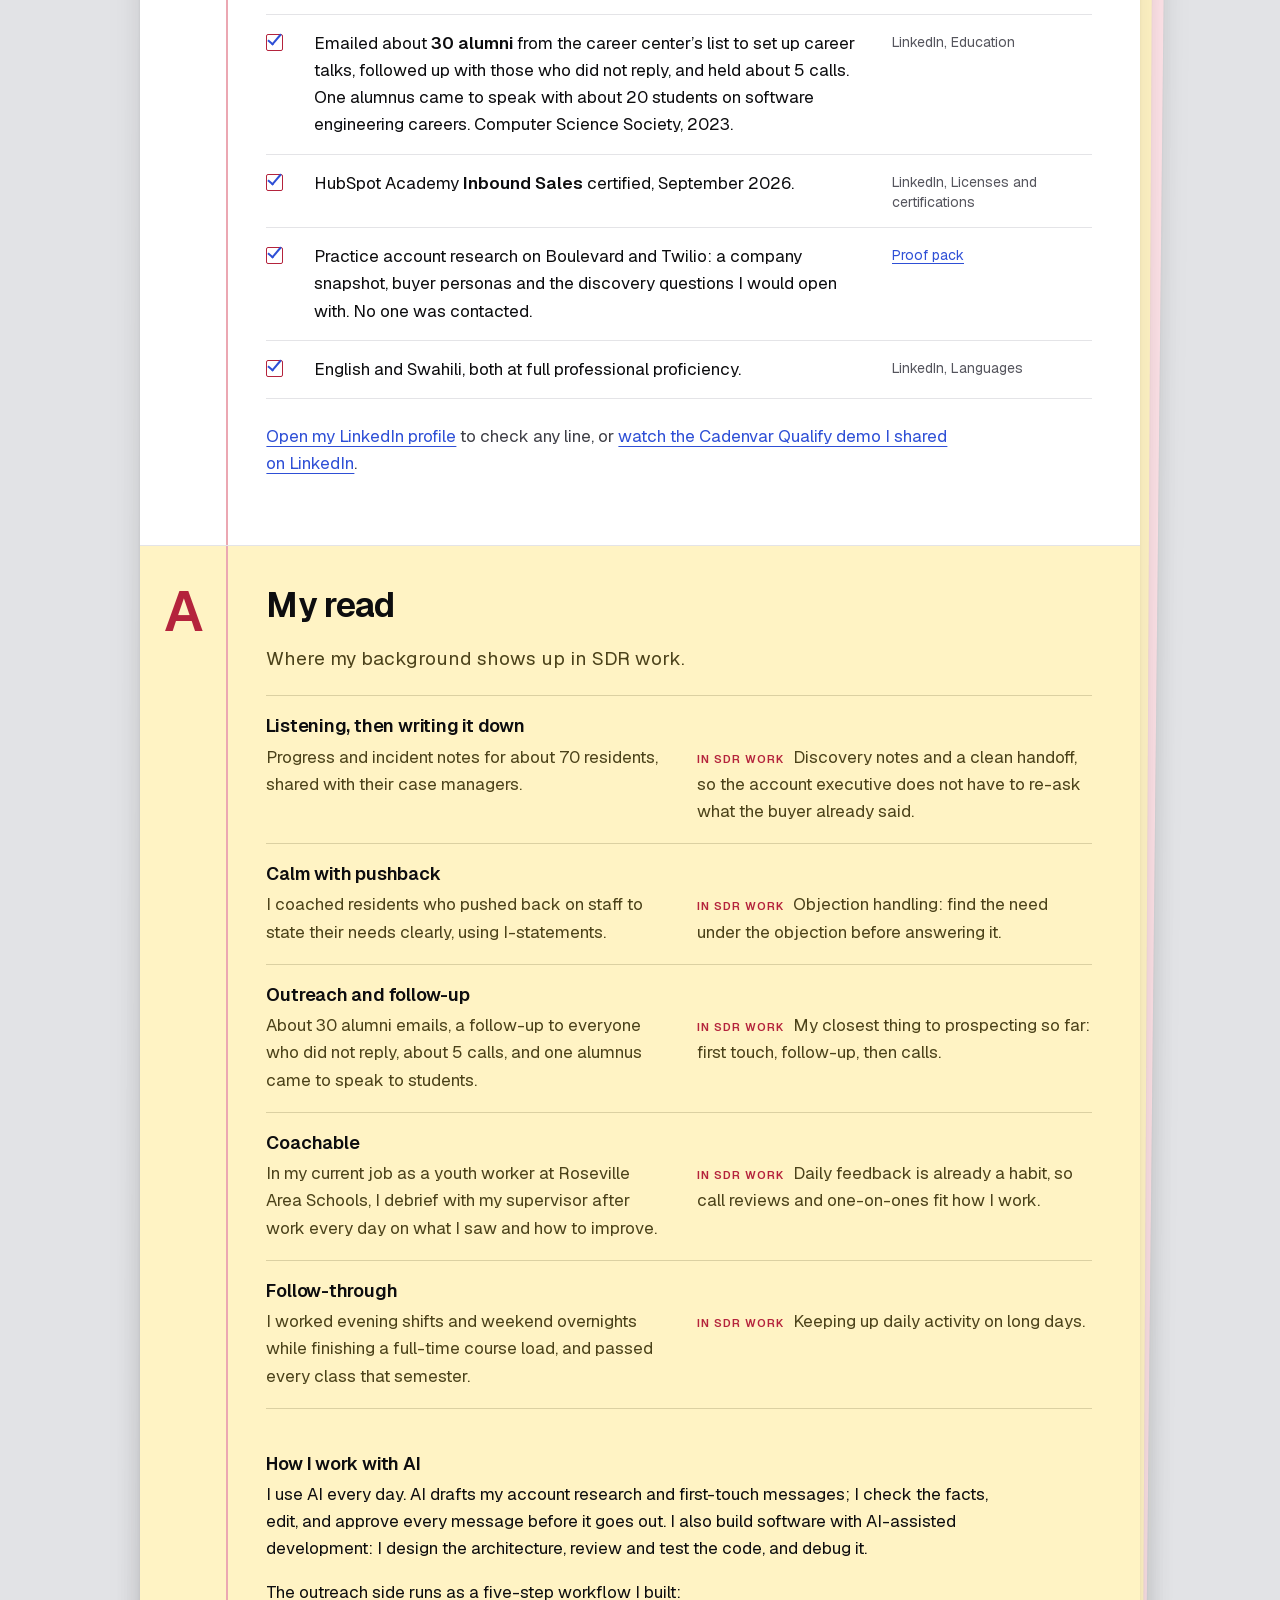
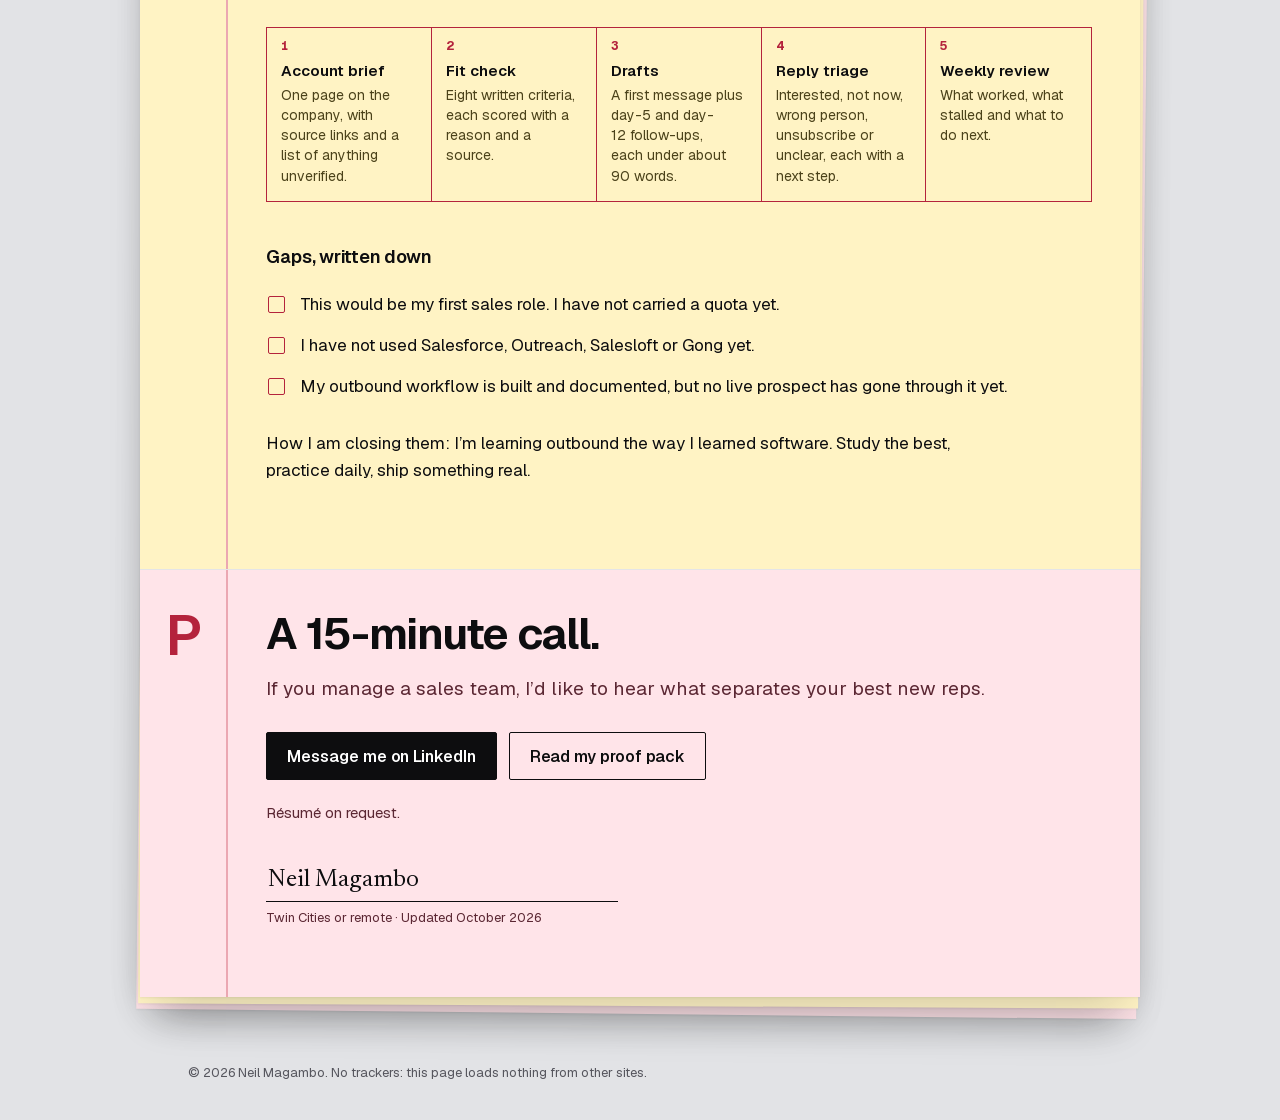
==== commit 9925394f: "Apply review fixes to the one-page site Design review: buttons and links ink a pen underline on hove" ====
--- a/index.html
+++ b/index.html
@@ -16,7 +16,7 @@
   <meta property="og:image" content="https://neilmagambo3000.github.io/neil-magambo-portfolio/assets/img/og-card.png">
   <meta property="og:image:width" content="1200">
   <meta property="og:image:height" content="630">
-  <meta property="og:image:alt" content="Neil Magambo, SDR candidate for SaaS and AI, written like a progress note">
+  <meta property="og:image:alt" content="Neil Magambo. I want to be an SDR who understands the product, because I build software myself. Seeking an SDR or BDR role at a SaaS or AI company, Twin Cities or remote.">
   <meta name="twitter:card" content="summary_large_image">
   <link rel="icon" href="assets/img/favicon.svg" type="image/svg+xml">
   <link rel="preload" href="assets/fonts/geist-latin-var.woff2" as="font" type="font/woff2" crossorigin>
@@ -53,7 +53,7 @@
           </div>
           <div class="field field--format">
             <dt>Note format</dt>
-            <dd>Written like a social work progress note: <span class="key">S</span> what I said, <span class="key">O</span> what you can check, <span class="key">A</span> my read, <span class="key">P</span> the plan.</dd>
+            <dd>Written like a discovery note, in the four parts of a SOAP progress note from social work: <span class="key">S</span> what I said, <span class="key">O</span> what you can check, <span class="key">A</span> my read, <span class="key">P</span> the plan.</dd>
           </div>
         </dl>
       </header>
@@ -76,14 +76,14 @@
 
             <figure class="attach" aria-labelledby="attach-title">
               <span class="clip" aria-hidden="true"></span>
-              <p class="attach__head" id="attach-title">Attachment A: one finding from the Cadenvar Qualify sample report</p>
-              <p class="status"><span class="status__dot" aria-hidden="true"></span>Pain <span class="status__word">Confirmed</span></p>
+              <p class="attach__head" id="attach-title">Attachment A: one finding from the Cadenvar Qualify sample report. Fictional company and people.</p>
+              <p class="status"><span class="status__dot status__dot--partial" aria-hidden="true"></span>Impact <span class="status__word status__word--partial">Partial</span></p>
               <blockquote class="evidence">
-                <p>“Honestly <mark>our managers can’t review calls</mark>, so deals slip without anyone noticing.”</p>
+                <p>“<mark>It costs us a lot of hours</mark> every week.”</p>
               </blockquote>
-              <p class="who">Dana Whitfield, discovery call, 0:36</p>
+              <p class="who">Dana Whitfield, discovery call, 1:03</p>
               <p class="ask"><strong>Ask on the next call:</strong> What does this problem cost you, in revenue, hours or missed targets?</p>
-              <figcaption>Sample data from cadenvar.com. Fictional company and people. <a href="https://cadenvar.com/qualify">See the full sample report</a></figcaption>
+              <figcaption>Sample data from cadenvar.com, illustrative output, not a real customer. <a href="https://cadenvar.com/qualify">See the full sample report</a></figcaption>
             </figure>
           </div>
         </section>
@@ -135,7 +135,7 @@
                 <p class="ledger__src">LinkedIn, Languages</p>
               </li>
             </ol>
-            <p class="after"><a href="https://www.linkedin.com/in/neil-magambo-02512825b/" rel="me">Open my LinkedIn profile</a> to check any line, or <a href="https://www.linkedin.com/feed/update/urn:li:activity:7515174970814005248/">watch my Cadenvar Qualify demo post</a>.</p>
+            <p class="after"><a href="https://www.linkedin.com/in/neil-magambo-02512825b/" rel="me">Open my LinkedIn profile</a> to check any line, or <a href="https://www.linkedin.com/feed/update/urn:li:activity:7515174970814005248/">watch the Cadenvar Qualify demo I shared on LinkedIn</a>.</p>
           </div>
         </section>
 
@@ -148,7 +148,7 @@
               <li>
                 <h3>Listening, then writing it down</h3>
                 <p>Progress and incident notes for about 70 residents, shared with their case managers.</p>
-                <p class="traits__job"><span class="traits__label">In SDR work</span> Discovery notes and a clean handoff, so the account executive never re-asks what the buyer already said.</p>
+                <p class="traits__job"><span class="traits__label">In SDR work</span> Discovery notes and a clean handoff, so the account executive does not have to re-ask what the buyer already said.</p>
               </li>
               <li>
                 <h3>Calm with pushback</h3>
@@ -162,7 +162,7 @@
               </li>
               <li>
                 <h3>Coachable</h3>
-                <p>As a youth worker, I debrief with my supervisor after work every day on what I saw and how to improve.</p>
+                <p>In my current job as a youth worker at Roseville Area Schools, I debrief with my supervisor after work every day on what I saw and how to improve.</p>
                 <p class="traits__job"><span class="traits__label">In SDR work</span> Daily feedback is already a habit, so call reviews and one-on-ones fit how I work.</p>
               </li>
               <li>
@@ -173,7 +173,8 @@
             </ul>
 
             <h3 class="subhead">How I work with AI</h3>
-            <p>I use AI every day. AI drafts my account research and first-touch messages; I check the facts, edit, and approve every message before it goes out. I built that into a five-step outbound workflow:</p>
+            <p>I use AI every day. AI drafts my account research and first-touch messages; I check the facts, edit, and approve every message before it goes out. I also build software with AI-assisted development: I design the architecture, review and test the code, and debug it.</p>
+            <p>The outreach side runs as a five-step workflow I built:</p>
             <ol class="steps">
               <li><strong>Account brief</strong> One page on the company, with source links and a list of anything unverified.</li>
               <li><strong>Fit check</strong> Eight written criteria, each scored with a reason and a source.</li>
@@ -195,8 +196,7 @@
         <section class="part part--p" aria-labelledby="p-title">
           <span class="mark" aria-hidden="true">P</span>
           <div class="part__body">
-            <h2 id="p-title">Next step</h2>
-            <p class="plan">A 15-minute call.</p>
+            <h2 id="p-title" class="plan">A 15-minute call.</h2>
             <p class="lede">If you manage a sales team, I’d like to hear what separates your best new reps.</p>
             <p class="actions">
               <a class="btn btn--ink" href="https://www.linkedin.com/in/neil-magambo-02512825b/" rel="me">Message me on LinkedIn</a>
--- a/assets/css/site.css
+++ b/assets/css/site.css
@@ -29,6 +29,7 @@
   --print-soft: #eba7b2;
   --pen: #2e4fd6;
   --pen-wash: rgba(46, 79, 214, 0.16);
+  --pen-on-ink: #a3b3ff;
   --canary: #fff3c4;
   --canary-ink-2: #4b421a;
   --canary-hair: rgba(75, 66, 26, 0.2);
@@ -57,11 +58,12 @@
     --print-soft: #6e2f3a;
     --pen: #a3b3ff;
     --pen-wash: rgba(143, 163, 255, 0.24);
-    --canary: #262210;
-    --canary-ink-2: #e2d8a4;
-    --canary-hair: rgba(226, 216, 164, 0.18);
-    --pink: #2a171c;
-    --pink-ink-2: #f0cad2;
+    --pen-on-ink: #2e4fd6;
+    --canary: #211e15;
+    --canary-ink-2: #ddd5b4;
+    --canary-hair: rgba(221, 213, 180, 0.16);
+    --pink: #231b1e;
+    --pink-ink-2: #ecd0d6;
     --perf: #66666e;
     --clip: #8f949c;
     --shadow: 0 1px 2px rgba(0, 0, 0, 0.5), 0 22px 44px -18px rgba(0, 0, 0, 0.7);
@@ -95,16 +97,19 @@
   color: var(--ink);
 }
 
+/* Signature: the ballpoint. Links and buttons get a pen stroke under the words on hover and keyboard focus. */
 a {
   color: var(--pen);
   text-decoration-line: underline;
   text-decoration-thickness: 1px;
   text-underline-offset: 0.22em;
-  transition: text-decoration-thickness 0.15s ease-out;
-}
-
-a:hover {
+  transition: text-decoration-thickness 0.2s cubic-bezier(0.16, 1, 0.3, 1), text-underline-offset 0.2s cubic-bezier(0.16, 1, 0.3, 1);
+}
+
+a:hover,
+a:focus-visible {
   text-decoration-thickness: 2.5px;
+  text-underline-offset: 0.16em;
 }
 
 :focus-visible {
@@ -324,6 +329,13 @@
   transform: rotate(-6deg);
 }
 
+@media (prefers-reduced-motion: reduce) {
+  a,
+  .btn {
+    transition: none;
+  }
+}
+
 @media (prefers-reduced-motion: no-preference) {
   .stamp {
     animation: stamp 0.55s cubic-bezier(0.16, 1, 0.3, 1) 0.15s backwards;
@@ -362,6 +374,10 @@
   letter-spacing: -0.02em;
   text-align: center;
   color: var(--print);
+}
+
+.part__body > p {
+  max-width: 68ch;
 }
 
 .part__body {
@@ -430,8 +446,17 @@
   border-radius: 2px;
   font: 560 1rem/1.2 var(--sans);
   letter-spacing: -0.005em;
-  text-decoration: none;
-  transition: background-color 0.18s ease-out, border-color 0.18s ease-out, color 0.18s ease-out;
+  text-decoration-line: underline;
+  text-decoration-color: transparent;
+  text-decoration-thickness: 2px;
+  text-underline-offset: 0.4em;
+  transition: text-decoration-color 0.2s ease-out, text-underline-offset 0.2s cubic-bezier(0.16, 1, 0.3, 1);
+}
+
+.btn:hover,
+.btn:focus-visible {
+  text-decoration-color: var(--pen);
+  text-underline-offset: 0.3em;
 }
 
 .btn--ink {
@@ -439,19 +464,14 @@
   color: var(--paper);
 }
 
-.btn--ink:hover {
-  background: var(--pen);
-  border-color: var(--pen);
-  color: var(--paper);
+.btn--ink:hover,
+.btn--ink:focus-visible {
+  text-decoration-color: var(--pen-on-ink);
 }
 
 .btn--line {
   background: transparent;
   color: var(--ink);
-}
-
-.btn--line:hover {
-  background: var(--pen-wash);
 }
 
 .btn:active {
@@ -510,6 +530,15 @@
   background: var(--pen);
 }
 
+.status__dot--partial {
+  border: 1.5px solid var(--pen);
+  background: linear-gradient(90deg, var(--pen) 50%, transparent 50%);
+}
+
+.status__word--partial {
+  border-style: dashed;
+}
+
 .status__word {
   margin-left: 2px;
   padding: 2px 8px;
@@ -747,7 +776,7 @@
 }
 
 .plan {
-  margin: 0 0 0.35em;
+  margin: 0 0 0.4em;
   font: 650 clamp(1.875rem, 3.8vw, 2.75rem)/1.08 var(--sans);
   letter-spacing: -0.03em;
 }
